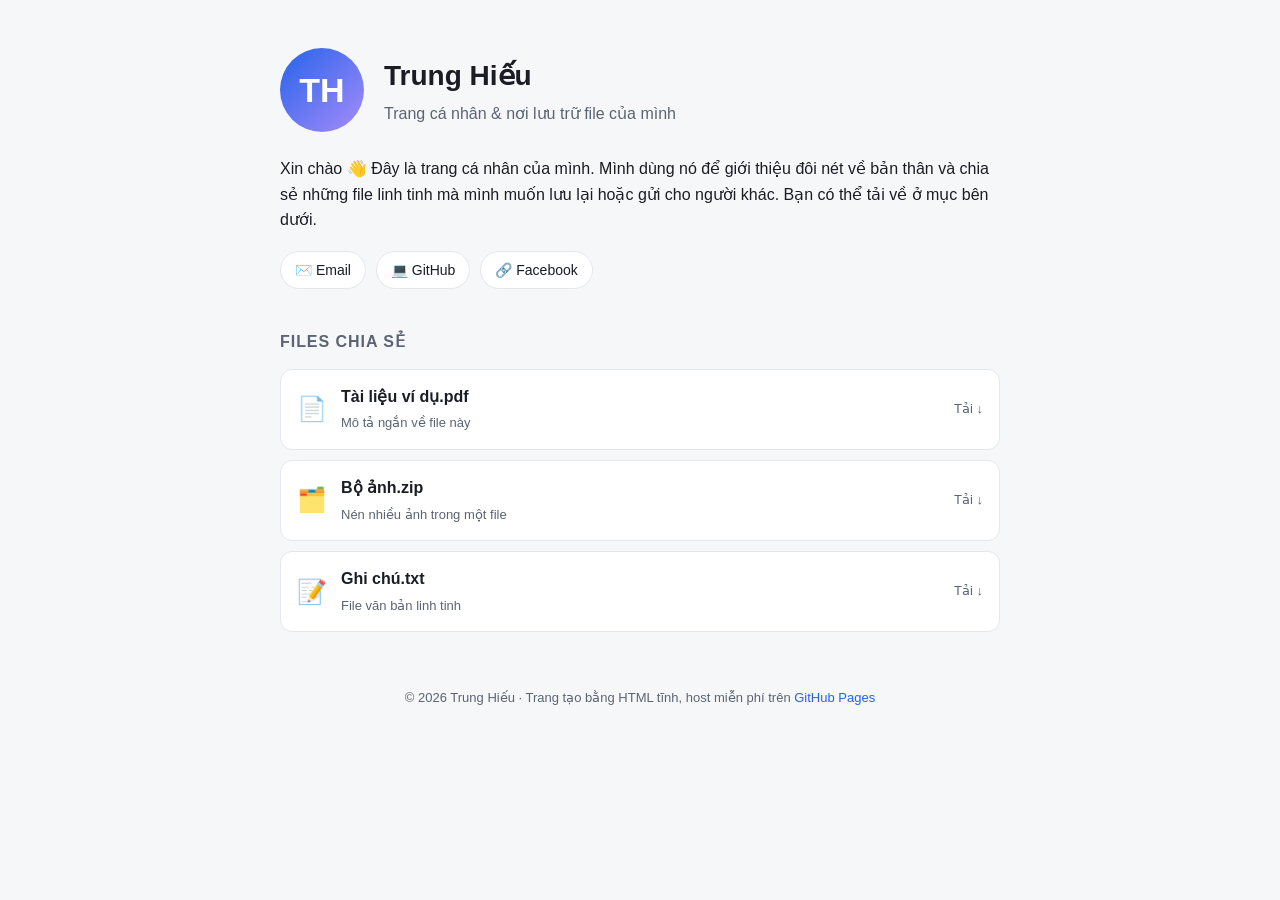
==== index.html @ 71065b21 "Add files via upload" ====
<!DOCTYPE html>
<html lang="vi">
<head>
<meta charset="UTF-8">
<meta name="viewport" content="width=device-width, initial-scale=1.0">
<title>Trung Hiếu — Trang cá nhân</title>
<style>
  :root{
    --bg:#0f1115; --card:#181b22; --text:#e7e9ee; --muted:#9aa3b2;
    --accent:#6ea8fe; --border:#262b36; --hover:#1f232c;
  }
  @media (prefers-color-scheme: light){
    :root{ --bg:#f6f7f9; --card:#ffffff; --text:#1a1d24; --muted:#5b6472;
           --accent:#2563eb; --border:#e4e7ec; --hover:#f0f2f5; }
  }
  *{box-sizing:border-box}
  body{
    margin:0; font-family:-apple-system,BlinkMacSystemFont,"Segoe UI",Roboto,Helvetica,Arial,sans-serif;
    background:var(--bg); color:var(--text); line-height:1.6;
    -webkit-font-smoothing:antialiased;
  }
  .wrap{max-width:760px; margin:0 auto; padding:48px 20px 80px}
  header{display:flex; align-items:center; gap:20px; margin-bottom:8px}
  .avatar{
    width:84px;height:84px;border-radius:50%;flex:none;
    background:linear-gradient(135deg,var(--accent),#a78bfa);
    display:flex;align-items:center;justify-content:center;
    font-size:34px;font-weight:700;color:#fff;
  }
  h1{margin:0;font-size:28px}
  .tagline{color:var(--muted);margin:2px 0 0}
  .bio{margin:24px 0 8px;color:var(--text)}
  .links{display:flex;flex-wrap:wrap;gap:10px;margin:18px 0 40px}
  .links a{
    text-decoration:none;color:var(--text);border:1px solid var(--border);
    padding:7px 14px;border-radius:999px;font-size:14px;transition:.15s;
    background:var(--card);
  }
  .links a:hover{border-color:var(--accent);color:var(--accent)}
  h2{font-size:16px;text-transform:uppercase;letter-spacing:.06em;
     color:var(--muted);margin:40px 0 14px;font-weight:600}
  .files{display:flex;flex-direction:column;gap:10px}
  .file{
    display:flex;align-items:center;gap:14px;text-decoration:none;color:inherit;
    background:var(--card);border:1px solid var(--border);border-radius:12px;
    padding:14px 16px;transition:.15s;
  }
  .file:hover{background:var(--hover);border-color:var(--accent);transform:translateY(-1px)}
  .file .icon{font-size:24px;flex:none}
  .file .meta{flex:1;min-width:0}
  .file .name{font-weight:600;display:block}
  .file .desc{color:var(--muted);font-size:13px}
  .file .dl{color:var(--muted);font-size:13px;flex:none}
  footer{margin-top:56px;color:var(--muted);font-size:13px;text-align:center}
  footer a{color:var(--accent);text-decoration:none}
</style>
</head>
<body>
  <div class="wrap">
    <header>
      <div class="avatar">TH</div>
      <div>
        <h1>Trung Hiếu</h1>
        <p class="tagline">Trang cá nhân &amp; nơi lưu trữ file của mình</p>
      </div>
    </header>

    <p class="bio">
      Xin chào 👋 Đây là trang cá nhân của mình. Mình dùng nó để giới thiệu đôi
      nét về bản thân và chia sẻ những file linh tinh mà mình muốn lưu lại hoặc
      gửi cho người khác. Bạn có thể tải về ở mục bên dưới.
    </p>

    <div class="links">
      <a href="mailto:hieundt.nd@gmail.com">✉️ Email</a>
      <a href="#" target="_blank">💻 GitHub</a>
      <a href="#" target="_blank">🔗 Facebook</a>
    </div>

    <h2>Files chia sẻ</h2>
    <div class="files">
      <!-- Mỗi file là 1 khối như dưới. Copy/sửa href thành tên file bạn up lên. -->
      <a class="file" href="files/vi-du.pdf" download>
        <span class="icon">📄</span>
        <span class="meta">
          <span class="name">Tài liệu ví dụ.pdf</span>
          <span class="desc">Mô tả ngắn về file này</span>
        </span>
        <span class="dl">Tải ↓</span>
      </a>

      <a class="file" href="files/anh.zip" download>
        <span class="icon">🗂️</span>
        <span class="meta">
          <span class="name">Bộ ảnh.zip</span>
          <span class="desc">Nén nhiều ảnh trong một file</span>
        </span>
        <span class="dl">Tải ↓</span>
      </a>

      <a class="file" href="files/ghi-chu.txt" download>
        <span class="icon">📝</span>
        <span class="meta">
          <span class="name">Ghi chú.txt</span>
          <span class="desc">File văn bản linh tinh</span>
        </span>
        <span class="dl">Tải ↓</span>
      </a>
    </div>

    <footer>
      © 2026 Trung Hiếu · Trang tạo bằng HTML tĩnh, host miễn phí trên
      <a href="https://pages.github.com" target="_blank">GitHub Pages</a>
    </footer>
  </div>
</body>
</html>
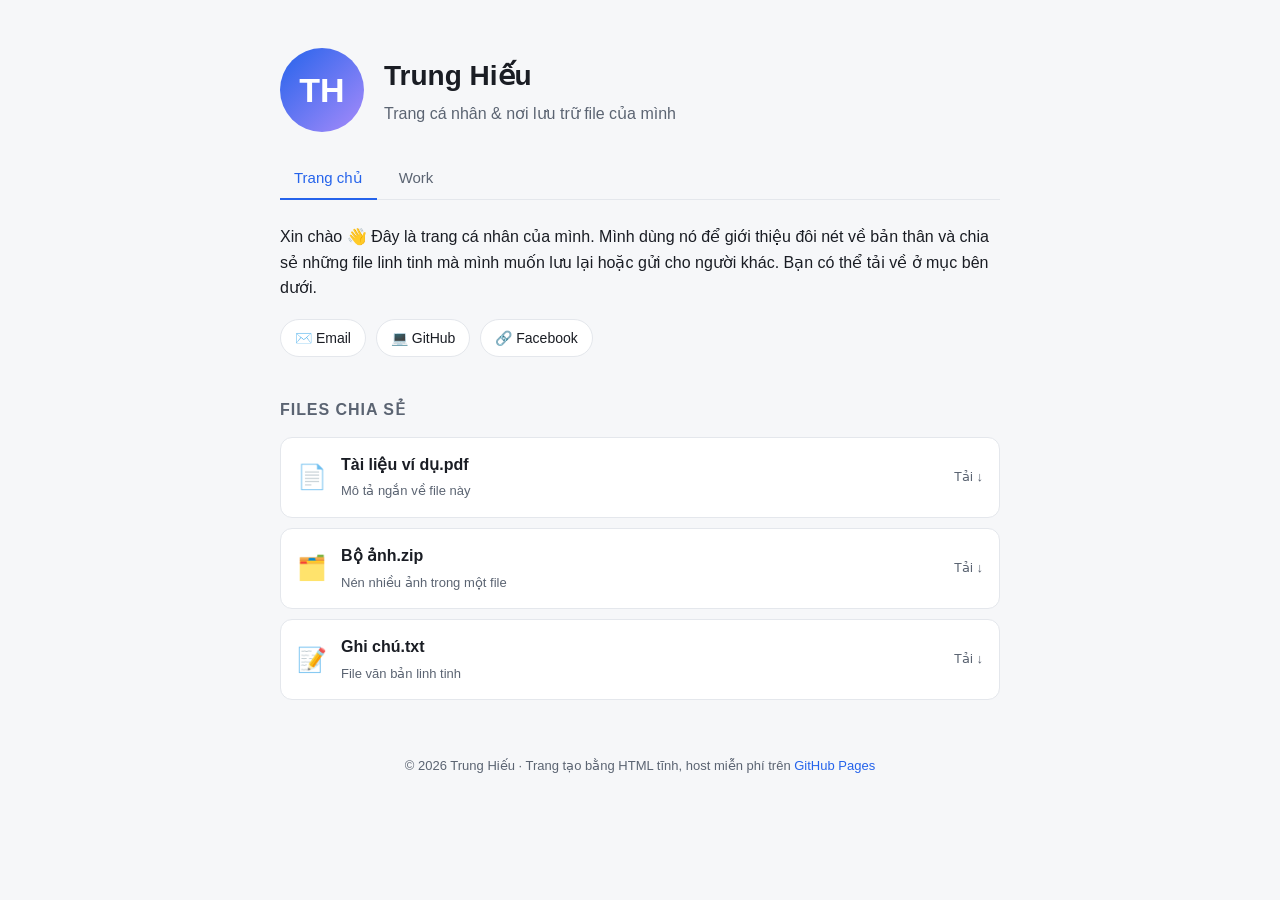
==== commit 0d867459: "Work" ====
--- a/index.html
+++ b/index.html
@@ -4,56 +4,7 @@
 <meta charset="UTF-8">
 <meta name="viewport" content="width=device-width, initial-scale=1.0">
 <title>Trung Hiếu — Trang cá nhân</title>
-<style>
-  :root{
-    --bg:#0f1115; --card:#181b22; --text:#e7e9ee; --muted:#9aa3b2;
-    --accent:#6ea8fe; --border:#262b36; --hover:#1f232c;
-  }
-  @media (prefers-color-scheme: light){
-    :root{ --bg:#f6f7f9; --card:#ffffff; --text:#1a1d24; --muted:#5b6472;
-           --accent:#2563eb; --border:#e4e7ec; --hover:#f0f2f5; }
-  }
-  *{box-sizing:border-box}
-  body{
-    margin:0; font-family:-apple-system,BlinkMacSystemFont,"Segoe UI",Roboto,Helvetica,Arial,sans-serif;
-    background:var(--bg); color:var(--text); line-height:1.6;
-    -webkit-font-smoothing:antialiased;
-  }
-  .wrap{max-width:760px; margin:0 auto; padding:48px 20px 80px}
-  header{display:flex; align-items:center; gap:20px; margin-bottom:8px}
-  .avatar{
-    width:84px;height:84px;border-radius:50%;flex:none;
-    background:linear-gradient(135deg,var(--accent),#a78bfa);
-    display:flex;align-items:center;justify-content:center;
-    font-size:34px;font-weight:700;color:#fff;
-  }
-  h1{margin:0;font-size:28px}
-  .tagline{color:var(--muted);margin:2px 0 0}
-  .bio{margin:24px 0 8px;color:var(--text)}
-  .links{display:flex;flex-wrap:wrap;gap:10px;margin:18px 0 40px}
-  .links a{
-    text-decoration:none;color:var(--text);border:1px solid var(--border);
-    padding:7px 14px;border-radius:999px;font-size:14px;transition:.15s;
-    background:var(--card);
-  }
-  .links a:hover{border-color:var(--accent);color:var(--accent)}
-  h2{font-size:16px;text-transform:uppercase;letter-spacing:.06em;
-     color:var(--muted);margin:40px 0 14px;font-weight:600}
-  .files{display:flex;flex-direction:column;gap:10px}
-  .file{
-    display:flex;align-items:center;gap:14px;text-decoration:none;color:inherit;
-    background:var(--card);border:1px solid var(--border);border-radius:12px;
-    padding:14px 16px;transition:.15s;
-  }
-  .file:hover{background:var(--hover);border-color:var(--accent);transform:translateY(-1px)}
-  .file .icon{font-size:24px;flex:none}
-  .file .meta{flex:1;min-width:0}
-  .file .name{font-weight:600;display:block}
-  .file .desc{color:var(--muted);font-size:13px}
-  .file .dl{color:var(--muted);font-size:13px;flex:none}
-  footer{margin-top:56px;color:var(--muted);font-size:13px;text-align:center}
-  footer a{color:var(--accent);text-decoration:none}
-</style>
+<link rel="stylesheet" href="style.css">
 </head>
 <body>
   <div class="wrap">
@@ -64,6 +15,11 @@
         <p class="tagline">Trang cá nhân &amp; nơi lưu trữ file của mình</p>
       </div>
     </header>
+
+    <nav class="nav">
+      <a href="./" aria-current="page">Trang chủ</a>
+      <a href="work/">Work</a>
+    </nav>
 
     <p class="bio">
       Xin chào 👋 Đây là trang cá nhân của mình. Mình dùng nó để giới thiệu đôi
--- a/style.css
+++ b/style.css
@@ -0,0 +1,67 @@
+:root{
+  --bg:#0f1115; --card:#181b22; --text:#e7e9ee; --muted:#9aa3b2;
+  --accent:#6ea8fe; --border:#262b36; --hover:#1f232c;
+}
+@media (prefers-color-scheme: light){
+  :root{ --bg:#f6f7f9; --card:#ffffff; --text:#1a1d24; --muted:#5b6472;
+         --accent:#2563eb; --border:#e4e7ec; --hover:#f0f2f5; }
+}
+*{box-sizing:border-box}
+body{
+  margin:0; font-family:-apple-system,BlinkMacSystemFont,"Segoe UI",Roboto,Helvetica,Arial,sans-serif;
+  background:var(--bg); color:var(--text); line-height:1.6;
+  -webkit-font-smoothing:antialiased;
+}
+.wrap{max-width:760px; margin:0 auto; padding:48px 20px 80px}
+header{display:flex; align-items:center; gap:20px; margin-bottom:8px}
+.avatar{
+  width:84px;height:84px;border-radius:50%;flex:none;
+  background:linear-gradient(135deg,var(--accent),#a78bfa);
+  display:flex;align-items:center;justify-content:center;
+  font-size:34px;font-weight:700;color:#fff;
+}
+h1{margin:0;font-size:28px}
+.tagline{color:var(--muted);margin:2px 0 0}
+.bio{margin:24px 0 8px;color:var(--text)}
+
+/* Menu điều hướng giữa các trang */
+.nav{display:flex;flex-wrap:wrap;gap:8px;margin:26px 0 0;
+     border-bottom:1px solid var(--border);padding-bottom:0}
+.nav a{
+  text-decoration:none;color:var(--muted);font-size:15px;font-weight:500;
+  padding:8px 14px;border-bottom:2px solid transparent;margin-bottom:-1px;
+  transition:.15s;
+}
+.nav a:hover{color:var(--text)}
+.nav a[aria-current="page"]{color:var(--accent);border-bottom-color:var(--accent)}
+
+.links{display:flex;flex-wrap:wrap;gap:10px;margin:18px 0 40px}
+.links a{
+  text-decoration:none;color:var(--text);border:1px solid var(--border);
+  padding:7px 14px;border-radius:999px;font-size:14px;transition:.15s;
+  background:var(--card);
+}
+.links a:hover{border-color:var(--accent);color:var(--accent)}
+h2{font-size:16px;text-transform:uppercase;letter-spacing:.06em;
+   color:var(--muted);margin:40px 0 14px;font-weight:600}
+.files{display:flex;flex-direction:column;gap:10px}
+.file{
+  display:flex;align-items:center;gap:14px;text-decoration:none;color:inherit;
+  background:var(--card);border:1px solid var(--border);border-radius:12px;
+  padding:14px 16px;transition:.15s;
+}
+.file:hover{background:var(--hover);border-color:var(--accent);transform:translateY(-1px)}
+.file .icon{font-size:24px;flex:none}
+.file .meta{flex:1;min-width:0}
+.file .name{font-weight:600;display:block}
+.file .desc{color:var(--muted);font-size:13px}
+.file .dl{color:var(--muted);font-size:13px;flex:none}
+
+/* Thẻ tag nhỏ dùng ở trang Work */
+.tags{display:flex;flex-wrap:wrap;gap:6px;margin-top:6px}
+.tags span{
+  font-size:12px;color:var(--muted);background:var(--hover);
+  border:1px solid var(--border);border-radius:999px;padding:2px 9px;
+}
+footer{margin-top:56px;color:var(--muted);font-size:13px;text-align:center}
+footer a{color:var(--accent);text-decoration:none}
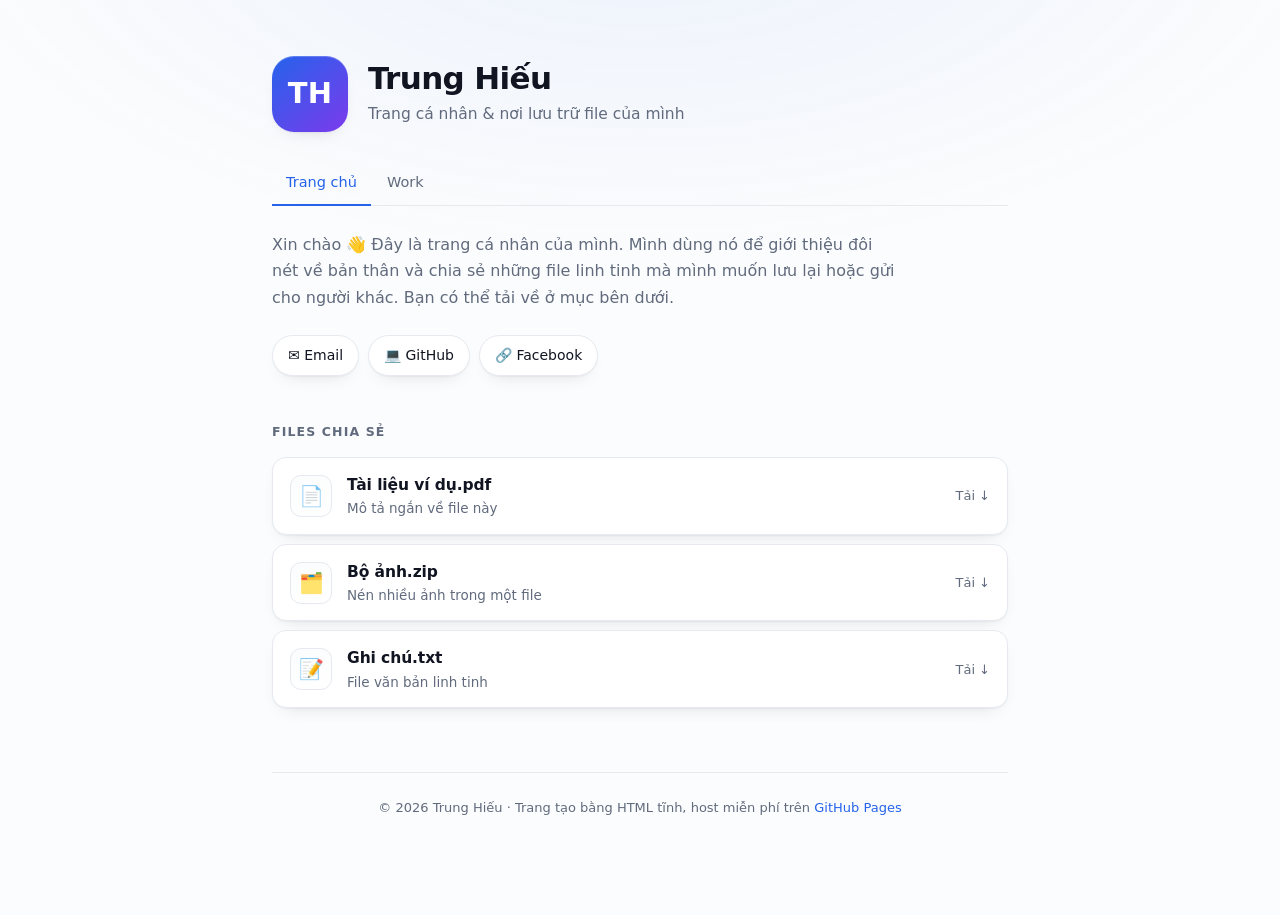
==== commit 1f739587: "beauty" ====
--- a/index.html
+++ b/index.html
@@ -4,6 +4,10 @@
 <meta charset="UTF-8">
 <meta name="viewport" content="width=device-width, initial-scale=1.0">
 <title>Trung Hiếu — Trang cá nhân</title>
+<meta name="description" content="Trang cá nhân của Trung Hiếu — giới thiệu bản thân và chia sẻ file.">
+<meta name="theme-color" content="#0b0d12" media="(prefers-color-scheme: dark)">
+<meta name="theme-color" content="#fbfcfd" media="(prefers-color-scheme: light)">
+<link rel="icon" href="data:image/svg+xml,<svg xmlns='http://www.w3.org/2000/svg' viewBox='0 0 100 100'><text y='.9em' font-size='88'>👋</text></svg>">
 <link rel="stylesheet" href="style.css">
 </head>
 <body>
@@ -42,7 +46,7 @@
           <span class="name">Tài liệu ví dụ.pdf</span>
           <span class="desc">Mô tả ngắn về file này</span>
         </span>
-        <span class="dl">Tải ↓</span>
+        <span class="dl"><span>Tải</span> ↓</span>
       </a>
 
       <a class="file" href="files/anh.zip" download>
@@ -51,7 +55,7 @@
           <span class="name">Bộ ảnh.zip</span>
           <span class="desc">Nén nhiều ảnh trong một file</span>
         </span>
-        <span class="dl">Tải ↓</span>
+        <span class="dl"><span>Tải</span> ↓</span>
       </a>
 
       <a class="file" href="files/ghi-chu.txt" download>
@@ -60,7 +64,7 @@
           <span class="name">Ghi chú.txt</span>
           <span class="desc">File văn bản linh tinh</span>
         </span>
-        <span class="dl">Tải ↓</span>
+        <span class="dl"><span>Tải</span> ↓</span>
       </a>
     </div>
 
--- a/style.css
+++ b/style.css
@@ -1,67 +1,221 @@
+/* ---------------------------------------------------------------
+   Design tokens. Mọi màu/khoảng cách đều lấy từ đây.
+   Đổi màu phải sửa ở CẢ HAI khối :root (dark) và light bên dưới.
+   --------------------------------------------------------------- */
 :root{
-  --bg:#0f1115; --card:#181b22; --text:#e7e9ee; --muted:#9aa3b2;
-  --accent:#6ea8fe; --border:#262b36; --hover:#1f232c;
+  --bg:#0b0d12;
+  --bg-glow:rgba(110,168,254,.10);
+  --card:#141821;
+  --card-hover:#1a1f2a;
+  --text:#e8eaf0;
+  --muted:#8b94a6;
+  --accent:#6ea8fe;
+  --accent-2:#a78bfa;
+  --border:#232833;
+  --border-strong:#2f3644;
+  --shadow:0 1px 2px rgba(0,0,0,.4), 0 8px 24px -12px rgba(0,0,0,.7);
+  --shadow-lift:0 2px 4px rgba(0,0,0,.4), 0 16px 32px -12px rgba(0,0,0,.75);
+  --ring:rgba(110,168,254,.45);
 }
 @media (prefers-color-scheme: light){
-  :root{ --bg:#f6f7f9; --card:#ffffff; --text:#1a1d24; --muted:#5b6472;
-         --accent:#2563eb; --border:#e4e7ec; --hover:#f0f2f5; }
-}
+  :root{
+    --bg:#fbfcfd;
+    --bg-glow:rgba(37,99,235,.07);
+    --card:#ffffff;
+    --card-hover:#fbfcfe;
+    --text:#111521;
+    --muted:#616b7d;
+    --accent:#2563eb;
+    --accent-2:#7c3aed;
+    --border:#e6e9ef;
+    --border-strong:#d3d9e3;
+    --shadow:0 1px 2px rgba(16,24,40,.05), 0 8px 20px -12px rgba(16,24,40,.18);
+    --shadow-lift:0 2px 4px rgba(16,24,40,.06), 0 18px 32px -14px rgba(16,24,40,.25);
+    --ring:rgba(37,99,235,.35);
+  }
+}
+
 *{box-sizing:border-box}
+
 body{
-  margin:0; font-family:-apple-system,BlinkMacSystemFont,"Segoe UI",Roboto,Helvetica,Arial,sans-serif;
-  background:var(--bg); color:var(--text); line-height:1.6;
+  margin:0;
+  font-family:ui-sans-serif,system-ui,-apple-system,BlinkMacSystemFont,"Segoe UI",
+              Roboto,"Helvetica Neue",Arial,"Noto Sans",sans-serif;
+  background:var(--bg);
+  color:var(--text);
+  line-height:1.65;
+  font-size:16px;
   -webkit-font-smoothing:antialiased;
-}
-.wrap{max-width:760px; margin:0 auto; padding:48px 20px 80px}
-header{display:flex; align-items:center; gap:20px; margin-bottom:8px}
+  -moz-osx-font-smoothing:grayscale;
+  text-rendering:optimizeLegibility;
+}
+
+/* Vệt sáng mờ phía trên, tạo chiều sâu cho nền phẳng */
+body::before{
+  content:"";position:fixed;inset:0 0 auto;height:520px;pointer-events:none;z-index:0;
+  background:radial-gradient(ellipse 80% 100% at 50% -20%, var(--bg-glow), transparent 70%);
+}
+
+.wrap{position:relative;z-index:1;max-width:780px;margin:0 auto;padding:56px 22px 96px}
+
+/* ---------------------------------------------------------------
+   Header
+   --------------------------------------------------------------- */
+header{display:flex;align-items:center;gap:20px;margin-bottom:4px}
+
 .avatar{
-  width:84px;height:84px;border-radius:50%;flex:none;
-  background:linear-gradient(135deg,var(--accent),#a78bfa);
+  width:76px;height:76px;border-radius:22px;flex:none;
+  background:linear-gradient(140deg,var(--accent),var(--accent-2));
   display:flex;align-items:center;justify-content:center;
-  font-size:34px;font-weight:700;color:#fff;
-}
-h1{margin:0;font-size:28px}
-.tagline{color:var(--muted);margin:2px 0 0}
-.bio{margin:24px 0 8px;color:var(--text)}
-
-/* Menu điều hướng giữa các trang */
-.nav{display:flex;flex-wrap:wrap;gap:8px;margin:26px 0 0;
-     border-bottom:1px solid var(--border);padding-bottom:0}
+  font-size:29px;font-weight:700;color:#fff;letter-spacing:.01em;
+  box-shadow:var(--shadow), inset 0 1px 0 rgba(255,255,255,.22);
+}
+
+h1{
+  margin:0;font-size:31px;font-weight:700;
+  letter-spacing:-.021em;line-height:1.2;
+}
+.tagline{color:var(--muted);margin:5px 0 0;font-size:15.5px}
+.bio{margin:26px 0 0;color:var(--muted);max-width:62ch}
+
+/* ---------------------------------------------------------------
+   Menu điều hướng giữa các trang
+   --------------------------------------------------------------- */
+.nav{
+  display:flex;flex-wrap:wrap;gap:2px;margin:30px 0 0;
+  border-bottom:1px solid var(--border);
+}
 .nav a{
-  text-decoration:none;color:var(--muted);font-size:15px;font-weight:500;
-  padding:8px 14px;border-bottom:2px solid transparent;margin-bottom:-1px;
-  transition:.15s;
-}
-.nav a:hover{color:var(--text)}
+  position:relative;text-decoration:none;color:var(--muted);
+  font-size:14.5px;font-weight:500;padding:9px 14px;margin-bottom:-1px;
+  border-bottom:2px solid transparent;border-radius:8px 8px 0 0;
+  transition:color .18s ease, background-color .18s ease;
+}
+.nav a:hover{color:var(--text);background:var(--card)}
 .nav a[aria-current="page"]{color:var(--accent);border-bottom-color:var(--accent)}
 
-.links{display:flex;flex-wrap:wrap;gap:10px;margin:18px 0 40px}
+/* ---------------------------------------------------------------
+   Liên kết ngoài (email, mạng xã hội)
+   --------------------------------------------------------------- */
+.links{display:flex;flex-wrap:wrap;gap:9px;margin:24px 0 8px}
 .links a{
-  text-decoration:none;color:var(--text);border:1px solid var(--border);
-  padding:7px 14px;border-radius:999px;font-size:14px;transition:.15s;
-  background:var(--card);
-}
-.links a:hover{border-color:var(--accent);color:var(--accent)}
-h2{font-size:16px;text-transform:uppercase;letter-spacing:.06em;
-   color:var(--muted);margin:40px 0 14px;font-weight:600}
-.files{display:flex;flex-direction:column;gap:10px}
+  display:inline-flex;align-items:center;gap:7px;
+  text-decoration:none;color:var(--text);
+  border:1px solid var(--border);background:var(--card);
+  padding:8px 15px;border-radius:999px;font-size:14px;font-weight:500;
+  box-shadow:var(--shadow);
+  transition:border-color .18s ease, color .18s ease, transform .18s ease;
+}
+.links a:hover{border-color:var(--accent);color:var(--accent);transform:translateY(-1px)}
+
+/* ---------------------------------------------------------------
+   Tiêu đề mục
+   --------------------------------------------------------------- */
+h2{
+  font-size:12.5px;text-transform:uppercase;letter-spacing:.09em;
+  color:var(--muted);margin:46px 0 14px;font-weight:600;
+}
+
+/* ---------------------------------------------------------------
+   Thẻ file / dự án — dùng chung cho mọi danh sách
+   --------------------------------------------------------------- */
+.files{display:flex;flex-direction:column;gap:9px}
+
 .file{
-  display:flex;align-items:center;gap:14px;text-decoration:none;color:inherit;
-  background:var(--card);border:1px solid var(--border);border-radius:12px;
-  padding:14px 16px;transition:.15s;
-}
-.file:hover{background:var(--hover);border-color:var(--accent);transform:translateY(-1px)}
-.file .icon{font-size:24px;flex:none}
+  display:flex;align-items:center;gap:15px;
+  text-decoration:none;color:inherit;
+  background:var(--card);border:1px solid var(--border);border-radius:14px;
+  padding:15px 17px;box-shadow:var(--shadow);
+  transition:border-color .18s ease, background-color .18s ease,
+             transform .18s ease, box-shadow .18s ease;
+}
+.file:hover{
+  background:var(--card-hover);border-color:var(--border-strong);
+  transform:translateY(-2px);box-shadow:var(--shadow-lift);
+}
+
+/* Emoji đặt trong ô bo tròn cho gọn hàng lối */
+.file .icon{
+  flex:none;width:42px;height:42px;border-radius:11px;
+  display:flex;align-items:center;justify-content:center;
+  font-size:20px;line-height:1;
+  background:linear-gradient(160deg,var(--bg),var(--card));
+  border:1px solid var(--border);
+  transition:border-color .18s ease;
+}
+.file:hover .icon{border-color:var(--accent)}
+
 .file .meta{flex:1;min-width:0}
-.file .name{font-weight:600;display:block}
-.file .desc{color:var(--muted);font-size:13px}
-.file .dl{color:var(--muted);font-size:13px;flex:none}
-
-/* Thẻ tag nhỏ dùng ở trang Work */
-.tags{display:flex;flex-wrap:wrap;gap:6px;margin-top:6px}
+.file .name{
+  font-weight:600;display:block;font-size:15.5px;letter-spacing:-.006em;
+  overflow:hidden;text-overflow:ellipsis;white-space:nowrap;
+}
+.file .desc{
+  color:var(--muted);font-size:13.5px;display:block;line-height:1.5;
+  overflow:hidden;text-overflow:ellipsis;white-space:nowrap;
+}
+.file .dl{
+  flex:none;color:var(--muted);font-size:13px;font-weight:500;
+  display:inline-flex;align-items:center;gap:4px;
+  transition:color .18s ease, transform .18s ease;
+}
+.file:hover .dl{color:var(--accent);transform:translateX(2px)}
+
+/* ---------------------------------------------------------------
+   Thẻ tag nhỏ (trang Work)
+   --------------------------------------------------------------- */
+.tags{display:flex;flex-wrap:wrap;gap:6px;margin-top:7px}
 .tags span{
-  font-size:12px;color:var(--muted);background:var(--hover);
-  border:1px solid var(--border);border-radius:999px;padding:2px 9px;
-}
-footer{margin-top:56px;color:var(--muted);font-size:13px;text-align:center}
+  font-size:11.5px;font-weight:500;color:var(--muted);
+  background:var(--bg);border:1px solid var(--border);
+  border-radius:999px;padding:2px 9px;line-height:1.6;
+}
+
+/* ---------------------------------------------------------------
+   Trạng thái danh sách rỗng
+   --------------------------------------------------------------- */
+.empty{
+  margin:0;color:var(--muted);font-size:14px;
+  background:var(--card);border:1px dashed var(--border-strong);
+  border-radius:14px;padding:26px 18px;text-align:center;
+}
+.empty code{
+  font-family:ui-monospace,SFMono-Regular,Menlo,Consolas,monospace;
+  background:var(--bg);border:1px solid var(--border);
+  border-radius:6px;padding:1.5px 6px;font-size:12.5px;
+}
+
+/* ---------------------------------------------------------------
+   Footer
+   --------------------------------------------------------------- */
+footer{
+  margin-top:64px;padding-top:24px;border-top:1px solid var(--border);
+  color:var(--muted);font-size:13px;text-align:center;
+}
 footer a{color:var(--accent);text-decoration:none}
+footer a:hover{text-decoration:underline}
+
+/* ---------------------------------------------------------------
+   Accessibility & responsive
+   --------------------------------------------------------------- */
+a:focus-visible{
+  outline:2px solid var(--ring);outline-offset:3px;border-radius:10px;
+}
+
+@media (max-width:560px){
+  .wrap{padding:36px 17px 72px}
+  header{gap:15px}
+  .avatar{width:60px;height:60px;border-radius:18px;font-size:23px}
+  h1{font-size:25px}
+  .tagline{font-size:14.5px}
+  .nav{gap:0}
+  .nav a{padding:9px 11px;font-size:14px}
+  .file{padding:13px 14px;gap:12px}
+  .file .icon{width:38px;height:38px;font-size:18px}
+  .file .dl span{display:none}
+}
+
+@media (prefers-reduced-motion: reduce){
+  *{transition:none !important;animation:none !important}
+  .file:hover,.links a:hover{transform:none}
+}
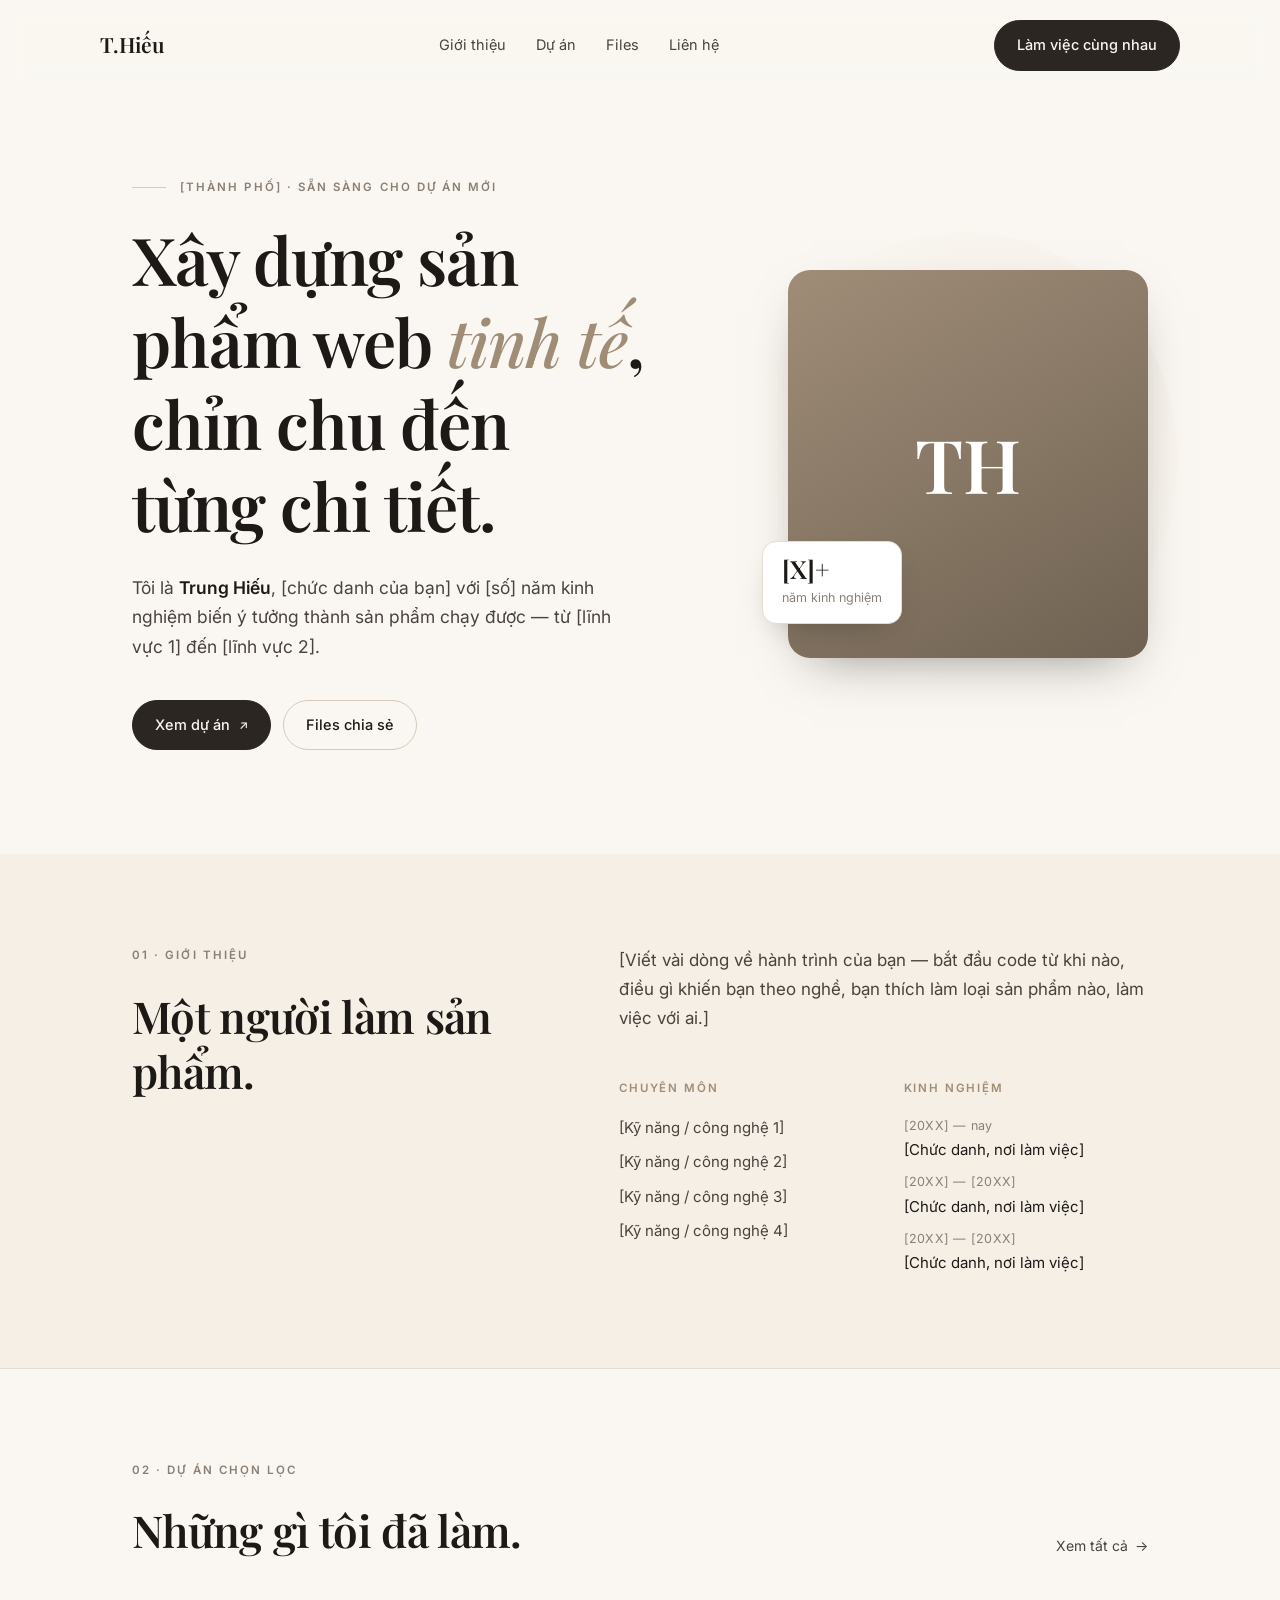
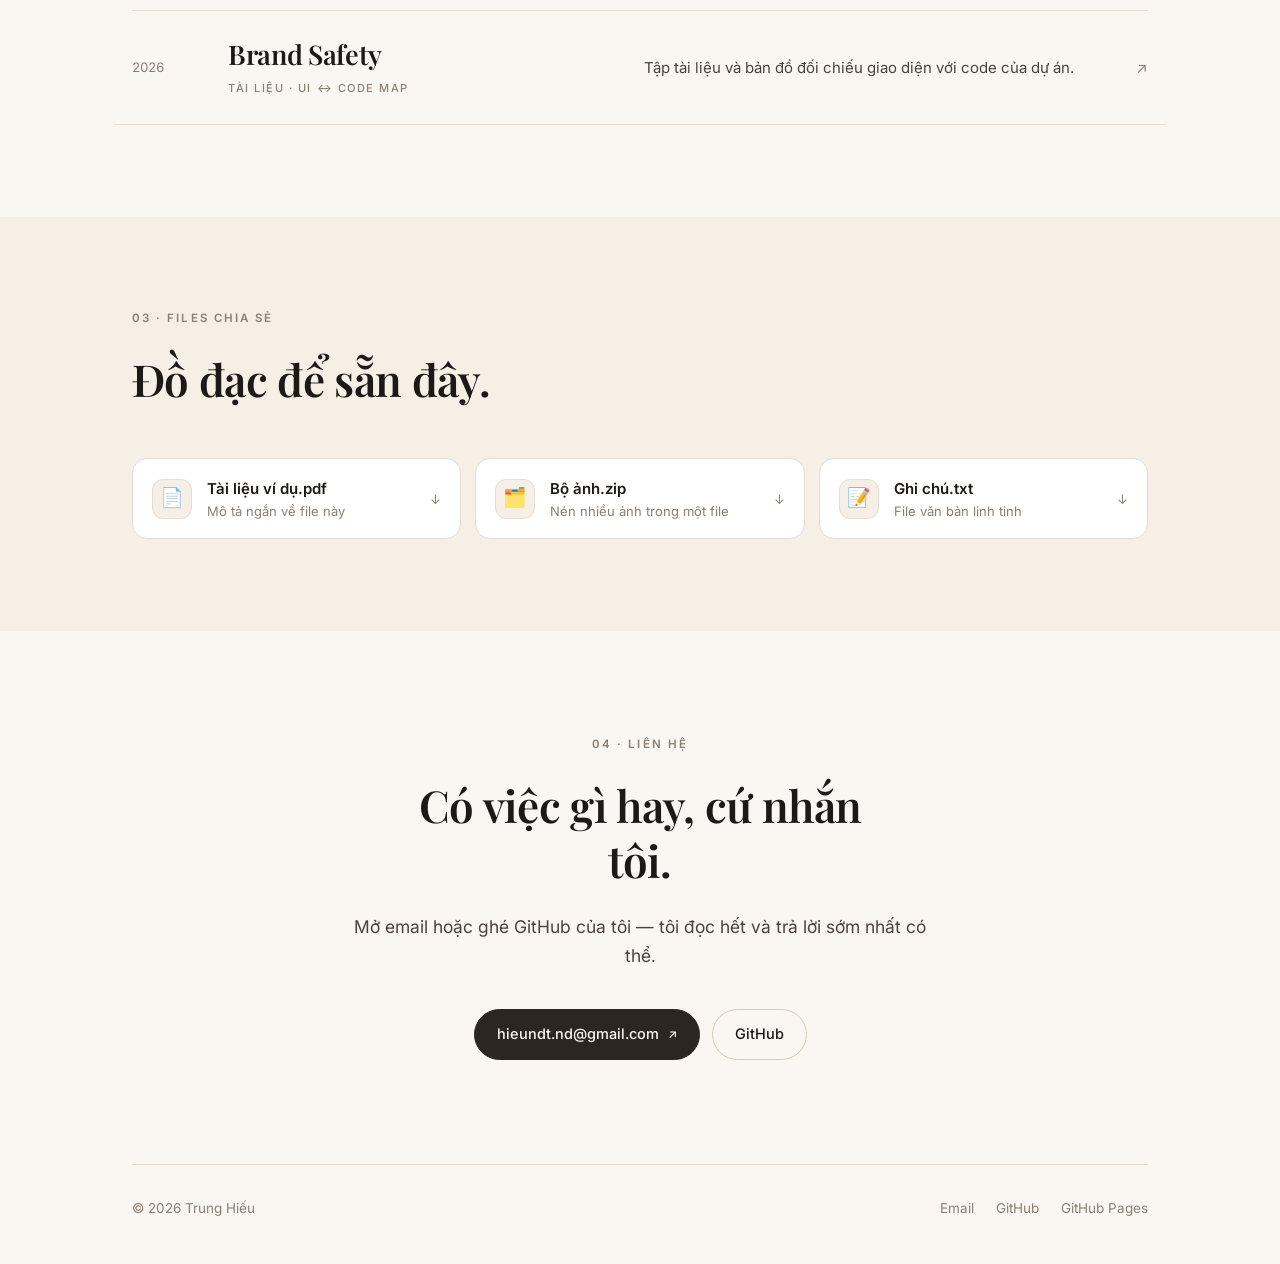
==== commit f9f213ab: "beauty" ====
--- a/index.html
+++ b/index.html
@@ -4,74 +4,200 @@
 <meta charset="UTF-8">
 <meta name="viewport" content="width=device-width, initial-scale=1.0">
 <title>Trung Hiếu — Trang cá nhân</title>
-<meta name="description" content="Trang cá nhân của Trung Hiếu — giới thiệu bản thân và chia sẻ file.">
-<meta name="theme-color" content="#0b0d12" media="(prefers-color-scheme: dark)">
-<meta name="theme-color" content="#fbfcfd" media="(prefers-color-scheme: light)">
+<meta name="description" content="Trang cá nhân của Trung Hiếu — giới thiệu, dự án và file chia sẻ.">
+<meta name="theme-color" content="#faf7f2" media="(prefers-color-scheme: light)">
+<meta name="theme-color" content="#14110f" media="(prefers-color-scheme: dark)">
 <link rel="icon" href="data:image/svg+xml,<svg xmlns='http://www.w3.org/2000/svg' viewBox='0 0 100 100'><text y='.9em' font-size='88'>👋</text></svg>">
+<link rel="preconnect" href="https://fonts.googleapis.com">
+<link rel="preconnect" href="https://fonts.gstatic.com" crossorigin>
+<link href="https://fonts.googleapis.com/css2?family=Playfair+Display:ital,wght@0,400..700;1,400..700&family=Inter:wght@400;500;600&display=swap" rel="stylesheet">
 <link rel="stylesheet" href="style.css">
 </head>
 <body>
+
+  <div class="topbar">
+    <div class="wrap topbar-inner">
+      <a class="brand" href="./">T.Hiếu</a>
+      <nav class="menu">
+        <a href="#gioi-thieu">Giới thiệu</a>
+        <a href="#du-an">Dự án</a>
+        <a href="#files">Files</a>
+        <a href="#lien-he">Liên hệ</a>
+      </nav>
+      <a class="btn" href="mailto:hieundt.nd@gmail.com">Làm việc cùng nhau</a>
+    </div>
+  </div>
+
+  <!-- ============================ HERO ============================ -->
   <div class="wrap">
-    <header>
-      <div class="avatar">TH</div>
+    <section class="hero">
       <div>
-        <h1>Trung Hiếu</h1>
-        <p class="tagline">Trang cá nhân &amp; nơi lưu trữ file của mình</p>
-      </div>
-    </header>
-
-    <nav class="nav">
-      <a href="./" aria-current="page">Trang chủ</a>
-      <a href="work/">Work</a>
-    </nav>
-
-    <p class="bio">
-      Xin chào 👋 Đây là trang cá nhân của mình. Mình dùng nó để giới thiệu đôi
-      nét về bản thân và chia sẻ những file linh tinh mà mình muốn lưu lại hoặc
-      gửi cho người khác. Bạn có thể tải về ở mục bên dưới.
-    </p>
-
-    <div class="links">
-      <a href="mailto:hieundt.nd@gmail.com">✉️ Email</a>
-      <a href="#" target="_blank">💻 GitHub</a>
-      <a href="#" target="_blank">🔗 Facebook</a>
-    </div>
-
-    <h2>Files chia sẻ</h2>
-    <div class="files">
-      <!-- Mỗi file là 1 khối như dưới. Copy/sửa href thành tên file bạn up lên. -->
-      <a class="file" href="files/vi-du.pdf" download>
-        <span class="icon">📄</span>
-        <span class="meta">
-          <span class="name">Tài liệu ví dụ.pdf</span>
-          <span class="desc">Mô tả ngắn về file này</span>
-        </span>
-        <span class="dl"><span>Tải</span> ↓</span>
-      </a>
-
-      <a class="file" href="files/anh.zip" download>
-        <span class="icon">🗂️</span>
-        <span class="meta">
-          <span class="name">Bộ ảnh.zip</span>
-          <span class="desc">Nén nhiều ảnh trong một file</span>
-        </span>
-        <span class="dl"><span>Tải</span> ↓</span>
-      </a>
-
-      <a class="file" href="files/ghi-chu.txt" download>
-        <span class="icon">📝</span>
-        <span class="meta">
-          <span class="name">Ghi chú.txt</span>
-          <span class="desc">File văn bản linh tinh</span>
-        </span>
-        <span class="dl"><span>Tải</span> ↓</span>
-      </a>
-    </div>
-
+        <p class="eyebrow">[Thành phố] · Sẵn sàng cho dự án mới</p>
+        <h1>Xây dựng sản phẩm web <em>tinh tế</em>, chỉn chu đến từng chi tiết.</h1>
+        <p class="lead">
+          Tôi là <strong>Trung Hiếu</strong>, [chức danh của bạn] với [số] năm kinh nghiệm
+          biến ý tưởng thành sản phẩm chạy được — từ [lĩnh vực 1] đến [lĩnh vực 2].
+        </p>
+        <div class="cta">
+          <a class="btn" href="#du-an">Xem dự án <span class="arrow">↗</span></a>
+          <a class="btn btn-ghost" href="#files">Files chia sẻ</a>
+        </div>
+      </div>
+
+      <div class="hero-media">
+        <!-- Có ảnh thật thì thay cả thẻ này bằng:
+             <img class="portrait" src="anh-cua-ban.jpg" alt="Trung Hiếu"> -->
+        <div class="portrait">TH</div>
+        <div class="stat">
+          <strong>[X]+</strong>
+          <span>năm kinh nghiệm</span>
+        </div>
+      </div>
+    </section>
+  </div>
+
+  <!-- ========================= GIỚI THIỆU ========================= -->
+  <section class="section warm" id="gioi-thieu">
+    <div class="wrap about">
+      <div>
+        <p class="eyebrow no-rule">01 · Giới thiệu</p>
+        <h2>Một người làm sản phẩm.</h2>
+      </div>
+      <div class="about-body">
+        <p>
+          [Viết vài dòng về hành trình của bạn — bắt đầu code từ khi nào, điều gì
+          khiến bạn theo nghề, bạn thích làm loại sản phẩm nào, làm việc với ai.]
+        </p>
+
+        <div class="cols">
+          <div class="col">
+            <h4>Chuyên môn</h4>
+            <ul>
+              <li>[Kỹ năng / công nghệ 1]</li>
+              <li>[Kỹ năng / công nghệ 2]</li>
+              <li>[Kỹ năng / công nghệ 3]</li>
+              <li>[Kỹ năng / công nghệ 4]</li>
+            </ul>
+          </div>
+          <div class="col">
+            <h4>Kinh nghiệm</h4>
+            <ul>
+              <li class="job">
+                <span class="when">[20XX] — nay</span>
+                <span class="what">[Chức danh, nơi làm việc]</span>
+              </li>
+              <li class="job">
+                <span class="when">[20XX] — [20XX]</span>
+                <span class="what">[Chức danh, nơi làm việc]</span>
+              </li>
+              <li class="job">
+                <span class="when">[20XX] — [20XX]</span>
+                <span class="what">[Chức danh, nơi làm việc]</span>
+              </li>
+            </ul>
+          </div>
+        </div>
+      </div>
+    </div>
+  </section>
+
+  <!-- =========================== DỰ ÁN =========================== -->
+  <section class="section" id="du-an">
+    <div class="wrap">
+      <div class="section-head">
+        <div>
+          <p class="eyebrow no-rule">02 · Dự án chọn lọc</p>
+          <h2>Những gì tôi đã làm.</h2>
+        </div>
+        <a class="link-more" href="work/">Xem tất cả <span>→</span></a>
+      </div>
+
+      <div class="rows">
+        <!-- Mỗi dự án là 1 khối như dưới. Copy và sửa cho phù hợp. -->
+        <a class="row" href="work/brandsafety/">
+          <span class="row-year">2026</span>
+          <span>
+            <span class="row-name">Brand Safety</span>
+            <span class="row-tags">Tài liệu · UI ↔ Code Map</span>
+          </span>
+          <span class="row-desc">
+            Tập tài liệu và bản đồ đối chiếu giao diện với code của dự án.
+          </span>
+          <span class="row-arrow">↗</span>
+        </a>
+      </div>
+    </div>
+  </section>
+
+  <!-- =========================== FILES =========================== -->
+  <section class="section warm" id="files">
+    <div class="wrap">
+      <div class="section-head">
+        <div>
+          <p class="eyebrow no-rule">03 · Files chia sẻ</p>
+          <h2>Đồ đạc để sẵn đây.</h2>
+        </div>
+      </div>
+
+      <div class="files">
+        <!-- Mỗi file là 1 khối như dưới. Sửa href thành tên file bạn up lên. -->
+        <a class="file" href="files/vi-du.pdf" download>
+          <span class="icon">📄</span>
+          <span class="meta">
+            <span class="name">Tài liệu ví dụ.pdf</span>
+            <span class="desc">Mô tả ngắn về file này</span>
+          </span>
+          <span class="dl">↓</span>
+        </a>
+
+        <a class="file" href="files/anh.zip" download>
+          <span class="icon">🗂️</span>
+          <span class="meta">
+            <span class="name">Bộ ảnh.zip</span>
+            <span class="desc">Nén nhiều ảnh trong một file</span>
+          </span>
+          <span class="dl">↓</span>
+        </a>
+
+        <a class="file" href="files/ghi-chu.txt" download>
+          <span class="icon">📝</span>
+          <span class="meta">
+            <span class="name">Ghi chú.txt</span>
+            <span class="desc">File văn bản linh tinh</span>
+          </span>
+          <span class="dl">↓</span>
+        </a>
+      </div>
+    </div>
+  </section>
+
+  <!-- ========================== LIÊN HỆ ========================== -->
+  <section class="contact" id="lien-he">
+    <div class="wrap">
+      <p class="eyebrow no-rule" style="justify-content:center">04 · Liên hệ</p>
+      <h2>Có việc gì hay, cứ nhắn tôi.</h2>
+      <p class="lead">
+        Mở email hoặc ghé GitHub của tôi — tôi đọc hết và trả lời sớm nhất có thể.
+      </p>
+      <div class="cta">
+        <a class="btn" href="mailto:hieundt.nd@gmail.com">
+          hieundt.nd@gmail.com <span class="arrow">↗</span>
+        </a>
+        <a class="btn btn-ghost" href="https://github.com/hieundt23" target="_blank" rel="noopener">GitHub</a>
+      </div>
+    </div>
+  </section>
+
+  <div class="wrap">
     <footer>
-      © 2026 Trung Hiếu · Trang tạo bằng HTML tĩnh, host miễn phí trên
-      <a href="https://pages.github.com" target="_blank">GitHub Pages</a>
+      <span>© 2026 Trung Hiếu</span>
+      <span class="footer-links">
+        <a href="mailto:hieundt.nd@gmail.com">Email</a>
+        <a href="https://github.com/hieundt23" target="_blank" rel="noopener">GitHub</a>
+        <a href="https://pages.github.com" target="_blank" rel="noopener">GitHub Pages</a>
+      </span>
     </footer>
   </div>
+
 </body>
 </html>
--- a/style.css
+++ b/style.css
@@ -1,221 +1,317 @@
-/* ---------------------------------------------------------------
-   Design tokens. Mọi màu/khoảng cách đều lấy từ đây.
-   Đổi màu phải sửa ở CẢ HAI khối :root (dark) và light bên dưới.
-   --------------------------------------------------------------- */
+/* ===============================================================
+   Design tokens — sửa màu phải sửa CẢ HAI khối :root và dark.
+   Bảng màu "editorial": nền kem, chữ mực, điểm nhấn nâu taupe.
+   =============================================================== */
 :root{
-  --bg:#0b0d12;
-  --bg-glow:rgba(110,168,254,.10);
-  --card:#141821;
-  --card-hover:#1a1f2a;
-  --text:#e8eaf0;
-  --muted:#8b94a6;
-  --accent:#6ea8fe;
-  --accent-2:#a78bfa;
-  --border:#232833;
-  --border-strong:#2f3644;
-  --shadow:0 1px 2px rgba(0,0,0,.4), 0 8px 24px -12px rgba(0,0,0,.7);
-  --shadow-lift:0 2px 4px rgba(0,0,0,.4), 0 16px 32px -12px rgba(0,0,0,.75);
-  --ring:rgba(110,168,254,.45);
-}
-@media (prefers-color-scheme: light){
+  --bg:#faf7f2;
+  --bg-warm:#f5efe6;
+  --surface:#ffffff;
+  --ink:#1c1917;
+  --ink-soft:#4a423c;
+  --muted:#8a7f75;
+  --accent:#a08d78;
+  --line:#e5ddd1;
+  --line-strong:#d5c9b8;
+  --btn:#2b2622;
+  --btn-ink:#faf7f2;
+  --ring:rgba(160,141,120,.55);
+  --serif:"Playfair Display",Georgia,"Times New Roman",serif;
+  --sans:"Inter",ui-sans-serif,system-ui,-apple-system,"Segoe UI",Roboto,sans-serif;
+}
+@media (prefers-color-scheme: dark){
   :root{
-    --bg:#fbfcfd;
-    --bg-glow:rgba(37,99,235,.07);
-    --card:#ffffff;
-    --card-hover:#fbfcfe;
-    --text:#111521;
-    --muted:#616b7d;
-    --accent:#2563eb;
-    --accent-2:#7c3aed;
-    --border:#e6e9ef;
-    --border-strong:#d3d9e3;
-    --shadow:0 1px 2px rgba(16,24,40,.05), 0 8px 20px -12px rgba(16,24,40,.18);
-    --shadow-lift:0 2px 4px rgba(16,24,40,.06), 0 18px 32px -14px rgba(16,24,40,.25);
-    --ring:rgba(37,99,235,.35);
+    --bg:#14110f;
+    --bg-warm:#1b1714;
+    --surface:#1f1a17;
+    --ink:#f2ece4;
+    --ink-soft:#c8bdb1;
+    --muted:#948779;
+    --accent:#c4ab8f;
+    --line:#2e2723;
+    --line-strong:#40372f;
+    --btn:#f2ece4;
+    --btn-ink:#1c1917;
+    --ring:rgba(196,171,143,.55);
   }
 }
 
 *{box-sizing:border-box}
 
 body{
-  margin:0;
-  font-family:ui-sans-serif,system-ui,-apple-system,BlinkMacSystemFont,"Segoe UI",
-              Roboto,"Helvetica Neue",Arial,"Noto Sans",sans-serif;
-  background:var(--bg);
-  color:var(--text);
-  line-height:1.65;
-  font-size:16px;
-  -webkit-font-smoothing:antialiased;
-  -moz-osx-font-smoothing:grayscale;
-  text-rendering:optimizeLegibility;
-}
-
-/* Vệt sáng mờ phía trên, tạo chiều sâu cho nền phẳng */
-body::before{
-  content:"";position:fixed;inset:0 0 auto;height:520px;pointer-events:none;z-index:0;
-  background:radial-gradient(ellipse 80% 100% at 50% -20%, var(--bg-glow), transparent 70%);
-}
-
-.wrap{position:relative;z-index:1;max-width:780px;margin:0 auto;padding:56px 22px 96px}
-
-/* ---------------------------------------------------------------
-   Header
-   --------------------------------------------------------------- */
-header{display:flex;align-items:center;gap:20px;margin-bottom:4px}
-
-.avatar{
-  width:76px;height:76px;border-radius:22px;flex:none;
-  background:linear-gradient(140deg,var(--accent),var(--accent-2));
-  display:flex;align-items:center;justify-content:center;
-  font-size:29px;font-weight:700;color:#fff;letter-spacing:.01em;
-  box-shadow:var(--shadow), inset 0 1px 0 rgba(255,255,255,.22);
-}
-
-h1{
-  margin:0;font-size:31px;font-weight:700;
-  letter-spacing:-.021em;line-height:1.2;
-}
-.tagline{color:var(--muted);margin:5px 0 0;font-size:15.5px}
-.bio{margin:26px 0 0;color:var(--muted);max-width:62ch}
-
-/* ---------------------------------------------------------------
-   Menu điều hướng giữa các trang
-   --------------------------------------------------------------- */
-.nav{
-  display:flex;flex-wrap:wrap;gap:2px;margin:30px 0 0;
-  border-bottom:1px solid var(--border);
-}
-.nav a{
-  position:relative;text-decoration:none;color:var(--muted);
-  font-size:14.5px;font-weight:500;padding:9px 14px;margin-bottom:-1px;
-  border-bottom:2px solid transparent;border-radius:8px 8px 0 0;
-  transition:color .18s ease, background-color .18s ease;
-}
-.nav a:hover{color:var(--text);background:var(--card)}
-.nav a[aria-current="page"]{color:var(--accent);border-bottom-color:var(--accent)}
-
-/* ---------------------------------------------------------------
-   Liên kết ngoài (email, mạng xã hội)
-   --------------------------------------------------------------- */
-.links{display:flex;flex-wrap:wrap;gap:9px;margin:24px 0 8px}
-.links a{
-  display:inline-flex;align-items:center;gap:7px;
-  text-decoration:none;color:var(--text);
-  border:1px solid var(--border);background:var(--card);
-  padding:8px 15px;border-radius:999px;font-size:14px;font-weight:500;
-  box-shadow:var(--shadow);
-  transition:border-color .18s ease, color .18s ease, transform .18s ease;
-}
-.links a:hover{border-color:var(--accent);color:var(--accent);transform:translateY(-1px)}
-
-/* ---------------------------------------------------------------
-   Tiêu đề mục
-   --------------------------------------------------------------- */
-h2{
-  font-size:12.5px;text-transform:uppercase;letter-spacing:.09em;
-  color:var(--muted);margin:46px 0 14px;font-weight:600;
-}
-
-/* ---------------------------------------------------------------
-   Thẻ file / dự án — dùng chung cho mọi danh sách
-   --------------------------------------------------------------- */
-.files{display:flex;flex-direction:column;gap:9px}
-
+  margin:0;background:var(--bg);color:var(--ink);
+  font-family:var(--sans);font-size:16.5px;line-height:1.7;
+  -webkit-font-smoothing:antialiased;-moz-osx-font-smoothing:grayscale;
+}
+
+.wrap{max-width:1080px;margin:0 auto;padding:0 32px}
+
+a{color:inherit}
+
+/* ---------------------------------------------------------------
+   Typography
+   --------------------------------------------------------------- */
+/* line-height rộng hơn bình thường: tiếng Việt có dấu chồng (ẩ, ế, ỉ),
+   để chật như thiết kế tiếng Anh là dấu đè lên dòng trên. */
+h1,h2,h3{font-family:var(--serif);font-weight:600;letter-spacing:-.015em;margin:0}
+h1{font-size:clamp(38px,6.2vw,66px);line-height:1.24}
+h1 em{font-style:italic;color:var(--accent);font-weight:500}
+h2{font-size:clamp(29px,4.2vw,44px);line-height:1.26}
+h3{font-size:clamp(22px,2.6vw,29px);line-height:1.3}
+
+/* Nhãn nhỏ chữ hoa, giãn chữ — dùng cho eyebrow và tiêu đề cột */
+.eyebrow{
+  display:flex;align-items:center;gap:14px;
+  font-size:11.5px;font-weight:600;letter-spacing:.18em;text-transform:uppercase;
+  color:var(--muted);margin:0 0 22px;
+}
+.eyebrow::before{
+  content:"";width:34px;height:1px;background:var(--line-strong);flex:none;
+}
+.eyebrow.no-rule::before{display:none}
+
+.lead{font-size:17.5px;color:var(--ink-soft);max-width:52ch;margin:26px 0 0}
+.lead strong{font-weight:600;color:var(--ink)}
+
+/* ---------------------------------------------------------------
+   Thanh điều hướng trên cùng
+   --------------------------------------------------------------- */
+.topbar{
+  position:sticky;top:0;z-index:20;
+  background:color-mix(in srgb,var(--bg) 88%,transparent);
+  backdrop-filter:saturate(1.6) blur(12px);
+  border-bottom:1px solid transparent;transition:border-color .2s ease;
+}
+.topbar-inner{
+  display:flex;align-items:center;justify-content:space-between;gap:24px;
+  padding:20px 0;
+}
+.brand{
+  font-family:var(--serif);font-size:21px;font-weight:600;
+  text-decoration:none;letter-spacing:-.01em;
+}
+.menu{display:flex;gap:30px}
+.menu a{
+  text-decoration:none;color:var(--ink-soft);font-size:14.5px;
+  position:relative;padding:2px 0;transition:color .18s ease;
+}
+.menu a::after{
+  content:"";position:absolute;left:0;right:0;bottom:-2px;height:1px;
+  background:var(--ink);transform:scaleX(0);transform-origin:left;
+  transition:transform .22s ease;
+}
+.menu a:hover{color:var(--ink)}
+.menu a:hover::after,.menu a[aria-current="page"]::after{transform:scaleX(1)}
+.menu a[aria-current="page"]{color:var(--ink)}
+
+/* ---------------------------------------------------------------
+   Nút
+   --------------------------------------------------------------- */
+.btn{
+  display:inline-flex;align-items:center;gap:9px;
+  text-decoration:none;font-size:14.5px;font-weight:500;
+  padding:12px 22px;border-radius:999px;border:1px solid var(--btn);
+  background:var(--btn);color:var(--btn-ink);
+  transition:transform .18s ease, opacity .18s ease;
+}
+.btn:hover{transform:translateY(-1px);opacity:.9}
+.btn .arrow{font-size:12px;transition:transform .2s ease}
+.btn:hover .arrow{transform:translate(2px,-2px)}
+.btn-ghost{
+  background:transparent;color:var(--ink);border-color:var(--line-strong);
+}
+.btn-ghost:hover{border-color:var(--ink);opacity:1}
+
+/* ---------------------------------------------------------------
+   Hero
+   --------------------------------------------------------------- */
+.hero{
+  display:grid;grid-template-columns:1.08fr .92fr;gap:64px;align-items:center;
+  padding:86px 0 104px;
+}
+.cta{display:flex;flex-wrap:wrap;gap:12px;margin-top:38px}
+
+.hero-media{position:relative;justify-self:end;width:100%;max-width:360px}
+.hero-media::before{
+  content:"";position:absolute;inset:-38px -30px -30px -38px;
+  background:radial-gradient(circle at 60% 40%,var(--bg-warm),transparent 72%);
+  border-radius:50%;z-index:0;
+}
+/* Khung ảnh đại diện. Thay .portrait bằng <img class="portrait"> khi có ảnh. */
+.portrait{
+  position:relative;z-index:1;aspect-ratio:1/1.08;width:100%;
+  border-radius:22px;overflow:hidden;object-fit:cover;display:flex;
+  align-items:center;justify-content:center;
+  font-family:var(--serif);font-size:74px;font-weight:600;color:#fff;
+  background:linear-gradient(150deg,var(--accent),#6f6252);
+  box-shadow:0 20px 50px -24px rgba(28,25,23,.5);
+}
+.stat{
+  position:absolute;z-index:2;left:-26px;bottom:34px;
+  background:var(--surface);border:1px solid var(--line);
+  border-radius:14px;padding:13px 19px;
+  box-shadow:0 14px 34px -18px rgba(28,25,23,.4);
+}
+.stat strong{
+  display:block;font-family:var(--serif);font-size:25px;font-weight:600;line-height:1.1;
+}
+.stat span{font-size:12.5px;color:var(--muted)}
+
+/* ---------------------------------------------------------------
+   Section chung
+   --------------------------------------------------------------- */
+.section{padding:92px 0;border-top:1px solid var(--line)}
+.section.warm{background:var(--bg-warm);border-top:none}
+.section-head{
+  display:flex;align-items:flex-end;justify-content:space-between;
+  gap:24px;flex-wrap:wrap;margin-bottom:52px;
+}
+.link-more{
+  text-decoration:none;color:var(--ink-soft);font-size:14px;
+  display:inline-flex;align-items:center;gap:7px;white-space:nowrap;
+}
+.link-more:hover{color:var(--ink)}
+.link-more span{transition:transform .2s ease;display:inline-block}
+.link-more:hover span{transform:translateX(3px)}
+
+/* ---------------------------------------------------------------
+   Khối "Giới thiệu": tiêu đề trái, nội dung phải
+   --------------------------------------------------------------- */
+.about{display:grid;grid-template-columns:1fr 1.25fr;gap:64px}
+.about-body p{margin:0;color:var(--ink-soft);font-size:17px;max-width:56ch}
+.cols{display:grid;grid-template-columns:1fr 1fr;gap:40px;margin-top:46px}
+.col h4{
+  font-size:11.5px;font-weight:600;letter-spacing:.16em;text-transform:uppercase;
+  color:var(--accent);margin:0 0 16px;font-family:var(--sans);
+}
+.col ul{list-style:none;margin:0;padding:0;display:flex;flex-direction:column;gap:9px}
+.col li{font-size:15px;color:var(--ink-soft)}
+.job{display:flex;flex-direction:column;gap:1px}
+.job .when{font-size:12.5px;color:var(--muted);letter-spacing:.02em}
+.job .what{font-size:15px;color:var(--ink)}
+
+/* ---------------------------------------------------------------
+   Bảng dự án
+   --------------------------------------------------------------- */
+.rows{border-top:1px solid var(--line)}
+.row{
+  display:grid;grid-template-columns:70px minmax(0,1fr) minmax(0,1.15fr) 30px;
+  gap:26px;align-items:center;
+  padding:26px 18px;margin:0 -18px;
+  text-decoration:none;border-bottom:1px solid var(--line);
+  transition:background-color .2s ease;
+}
+.row:hover{background:var(--bg-warm)}
+.section.warm .row:hover{background:var(--surface)}
+.row-year{font-size:13px;color:var(--muted);font-variant-numeric:tabular-nums}
+.row-name{
+  font-family:var(--serif);font-size:clamp(21px,2.3vw,27px);font-weight:600;
+  line-height:1.32;display:block;letter-spacing:-.012em;
+}
+.row-tags{
+  display:block;margin-top:7px;
+  font-size:11px;font-weight:500;letter-spacing:.14em;text-transform:uppercase;
+  color:var(--muted);
+}
+.row-desc{color:var(--ink-soft);font-size:15px;line-height:1.6}
+.row-arrow{
+  font-size:15px;color:var(--muted);justify-self:end;
+  transition:transform .2s ease,color .2s ease;
+}
+.row:hover .row-arrow{transform:translate(3px,-3px);color:var(--ink)}
+
+/* ---------------------------------------------------------------
+   Danh sách file
+   --------------------------------------------------------------- */
+/* min() để cột không ép rộng hơn màn hình trên máy hẹp (320px) */
+.files{
+  display:grid;gap:14px;
+  grid-template-columns:repeat(auto-fill,minmax(min(290px,100%),1fr));
+}
 .file{
-  display:flex;align-items:center;gap:15px;
-  text-decoration:none;color:inherit;
-  background:var(--card);border:1px solid var(--border);border-radius:14px;
-  padding:15px 17px;box-shadow:var(--shadow);
-  transition:border-color .18s ease, background-color .18s ease,
-             transform .18s ease, box-shadow .18s ease;
+  display:flex;align-items:center;gap:15px;text-decoration:none;
+  background:var(--surface);border:1px solid var(--line);border-radius:15px;
+  padding:17px 19px;
+  /* grid item mặc định min-width:auto → thẻ phình theo chữ nowrap bên trong
+     và tràn khỏi màn hình hẹp. Cho phép co lại. */
+  min-width:0;
+  transition:border-color .2s ease,transform .2s ease,box-shadow .2s ease;
 }
 .file:hover{
-  background:var(--card-hover);border-color:var(--border-strong);
-  transform:translateY(-2px);box-shadow:var(--shadow-lift);
-}
-
-/* Emoji đặt trong ô bo tròn cho gọn hàng lối */
+  border-color:var(--line-strong);transform:translateY(-2px);
+  box-shadow:0 16px 34px -22px rgba(28,25,23,.45);
+}
 .file .icon{
-  flex:none;width:42px;height:42px;border-radius:11px;
-  display:flex;align-items:center;justify-content:center;
-  font-size:20px;line-height:1;
-  background:linear-gradient(160deg,var(--bg),var(--card));
-  border:1px solid var(--border);
-  transition:border-color .18s ease;
-}
-.file:hover .icon{border-color:var(--accent)}
-
+  flex:none;width:40px;height:40px;border-radius:11px;
+  display:flex;align-items:center;justify-content:center;font-size:19px;
+  background:var(--bg-warm);border:1px solid var(--line);
+}
 .file .meta{flex:1;min-width:0}
 .file .name{
-  font-weight:600;display:block;font-size:15.5px;letter-spacing:-.006em;
+  display:block;font-weight:600;font-size:15px;
   overflow:hidden;text-overflow:ellipsis;white-space:nowrap;
 }
 .file .desc{
-  color:var(--muted);font-size:13.5px;display:block;line-height:1.5;
+  display:block;color:var(--muted);font-size:13px;line-height:1.5;
   overflow:hidden;text-overflow:ellipsis;white-space:nowrap;
 }
-.file .dl{
-  flex:none;color:var(--muted);font-size:13px;font-weight:500;
-  display:inline-flex;align-items:center;gap:4px;
-  transition:color .18s ease, transform .18s ease;
-}
-.file:hover .dl{color:var(--accent);transform:translateX(2px)}
-
-/* ---------------------------------------------------------------
-   Thẻ tag nhỏ (trang Work)
-   --------------------------------------------------------------- */
-.tags{display:flex;flex-wrap:wrap;gap:6px;margin-top:7px}
-.tags span{
-  font-size:11.5px;font-weight:500;color:var(--muted);
-  background:var(--bg);border:1px solid var(--border);
-  border-radius:999px;padding:2px 9px;line-height:1.6;
-}
-
-/* ---------------------------------------------------------------
-   Trạng thái danh sách rỗng
-   --------------------------------------------------------------- */
+.file .dl{flex:none;font-size:13px;color:var(--muted);transition:color .2s ease}
+.file:hover .dl{color:var(--ink)}
+
 .empty{
-  margin:0;color:var(--muted);font-size:14px;
-  background:var(--card);border:1px dashed var(--border-strong);
-  border-radius:14px;padding:26px 18px;text-align:center;
+  margin:0;color:var(--muted);font-size:14.5px;text-align:center;
+  background:var(--surface);border:1px dashed var(--line-strong);
+  border-radius:15px;padding:30px 20px;
 }
 .empty code{
-  font-family:ui-monospace,SFMono-Regular,Menlo,Consolas,monospace;
-  background:var(--bg);border:1px solid var(--border);
-  border-radius:6px;padding:1.5px 6px;font-size:12.5px;
-}
-
-/* ---------------------------------------------------------------
-   Footer
-   --------------------------------------------------------------- */
+  font-family:ui-monospace,SFMono-Regular,Menlo,monospace;font-size:13px;
+  background:var(--bg-warm);border:1px solid var(--line);
+  border-radius:6px;padding:2px 7px;
+}
+
+/* ---------------------------------------------------------------
+   Liên hệ + footer
+   --------------------------------------------------------------- */
+.contact{text-align:center;padding:104px 0}
+.contact h2{max-width:16ch;margin:0 auto}
+.contact .lead{margin:24px auto 0;text-align:center}
+.contact .cta{justify-content:center}
+
 footer{
-  margin-top:64px;padding-top:24px;border-top:1px solid var(--border);
-  color:var(--muted);font-size:13px;text-align:center;
-}
-footer a{color:var(--accent);text-decoration:none}
-footer a:hover{text-decoration:underline}
+  border-top:1px solid var(--line);padding:32px 0 44px;
+  display:flex;align-items:center;justify-content:space-between;
+  gap:18px;flex-wrap:wrap;color:var(--muted);font-size:13.5px;
+}
+.footer-links{display:flex;gap:22px}
+.footer-links a{text-decoration:none;transition:color .18s ease}
+.footer-links a:hover{color:var(--ink)}
 
 /* ---------------------------------------------------------------
    Accessibility & responsive
    --------------------------------------------------------------- */
-a:focus-visible{
-  outline:2px solid var(--ring);outline-offset:3px;border-radius:10px;
-}
-
-@media (max-width:560px){
-  .wrap{padding:36px 17px 72px}
-  header{gap:15px}
-  .avatar{width:60px;height:60px;border-radius:18px;font-size:23px}
-  h1{font-size:25px}
-  .tagline{font-size:14.5px}
-  .nav{gap:0}
-  .nav a{padding:9px 11px;font-size:14px}
-  .file{padding:13px 14px;gap:12px}
-  .file .icon{width:38px;height:38px;font-size:18px}
-  .file .dl span{display:none}
-}
-
+a:focus-visible,.btn:focus-visible{
+  outline:2px solid var(--ring);outline-offset:3px;border-radius:8px;
+}
+
+@media (max-width:900px){
+  .hero{grid-template-columns:1fr;gap:54px;padding:60px 0 76px}
+  .hero-media{justify-self:start;max-width:300px}
+  .about{grid-template-columns:1fr;gap:34px}
+  .row{grid-template-columns:56px minmax(0,1fr) 26px;gap:18px}
+  .row-desc{display:none}
+}
+@media (max-width:640px){
+  .wrap{padding:0 20px}
+  .menu{display:none}
+  .section{padding:64px 0}
+  .contact{padding:74px 0}
+  .cols{grid-template-columns:1fr;gap:32px}
+  .stat{left:auto;right:6px;bottom:-16px}
+  /* inset âm của vệt sáng tràn khỏi mép màn hình ở 320px */
+  .hero-media::before{inset:-26px -8px -22px -14px}
+  .files{grid-template-columns:1fr}
+  footer{justify-content:center;text-align:center}
+}
 @media (prefers-reduced-motion: reduce){
   *{transition:none !important;animation:none !important}
-  .file:hover,.links a:hover{transform:none}
-}
+  .btn:hover,.file:hover{transform:none}
+}
